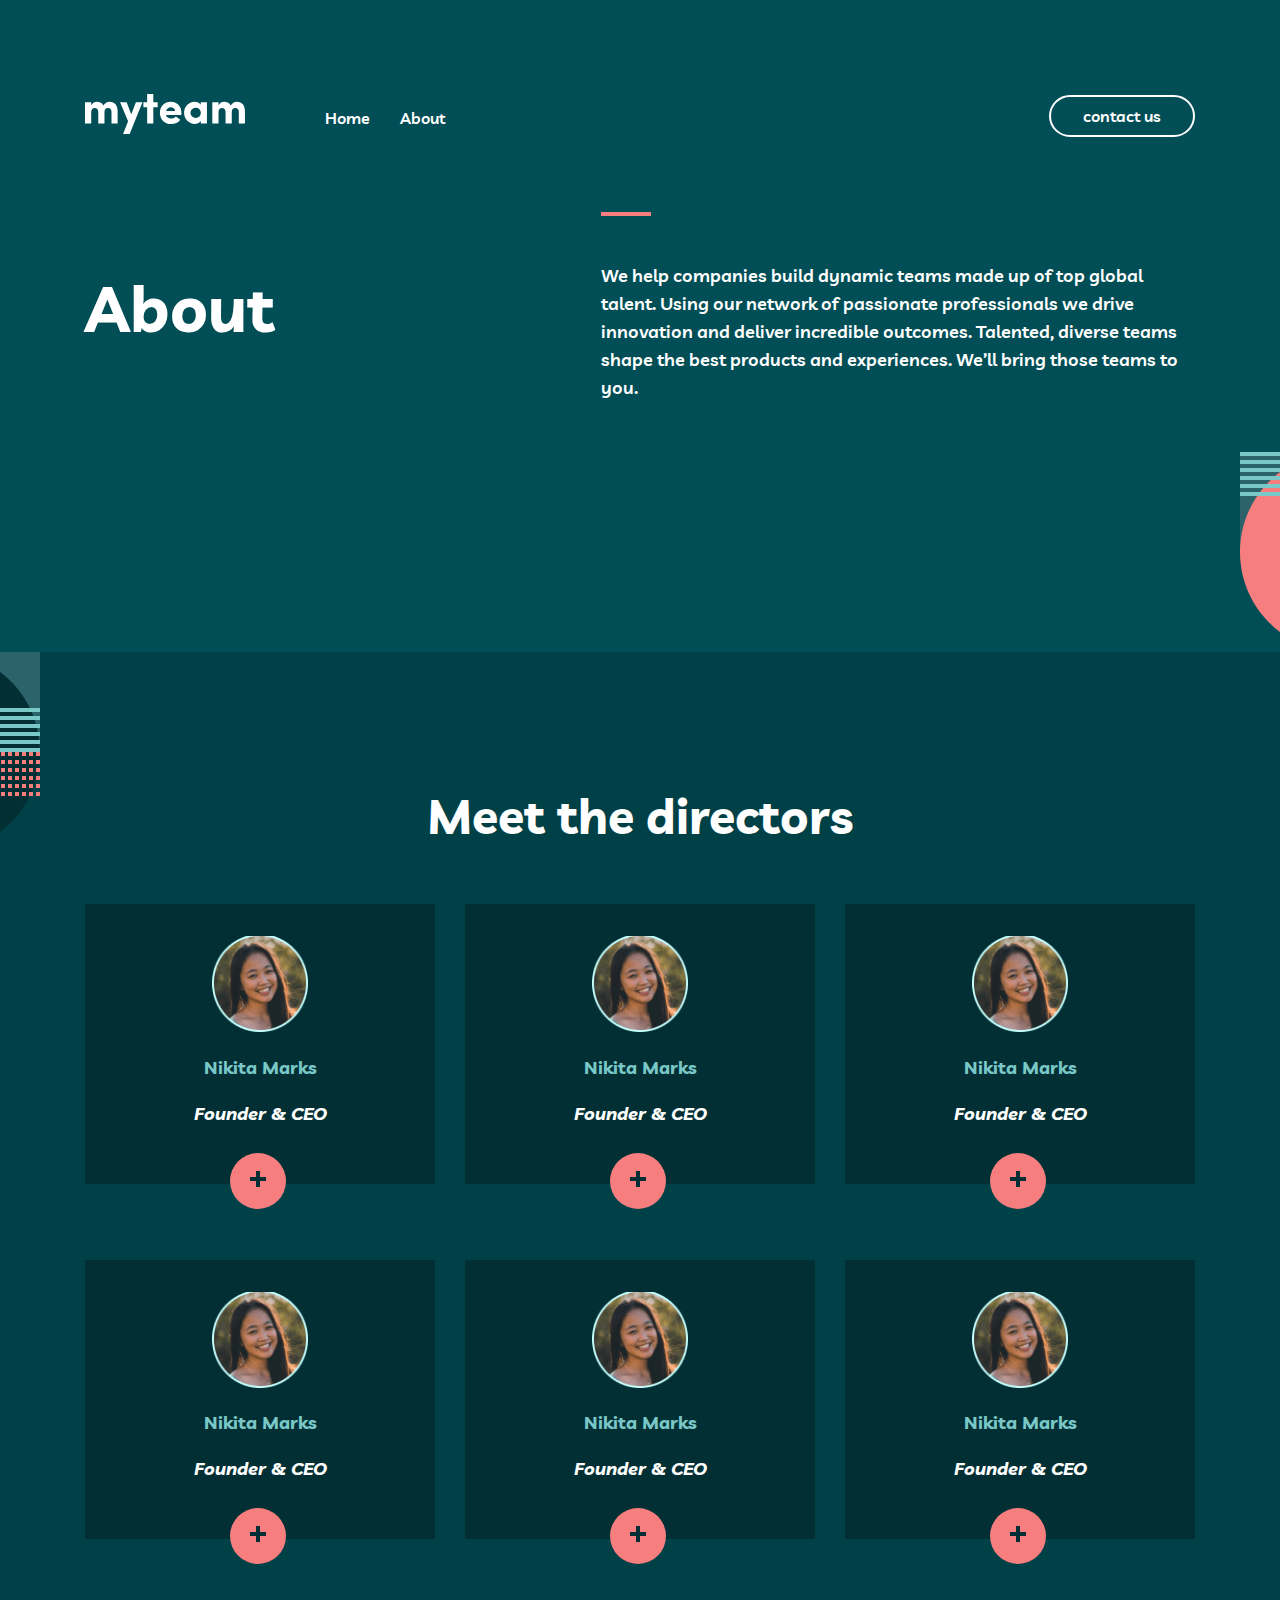
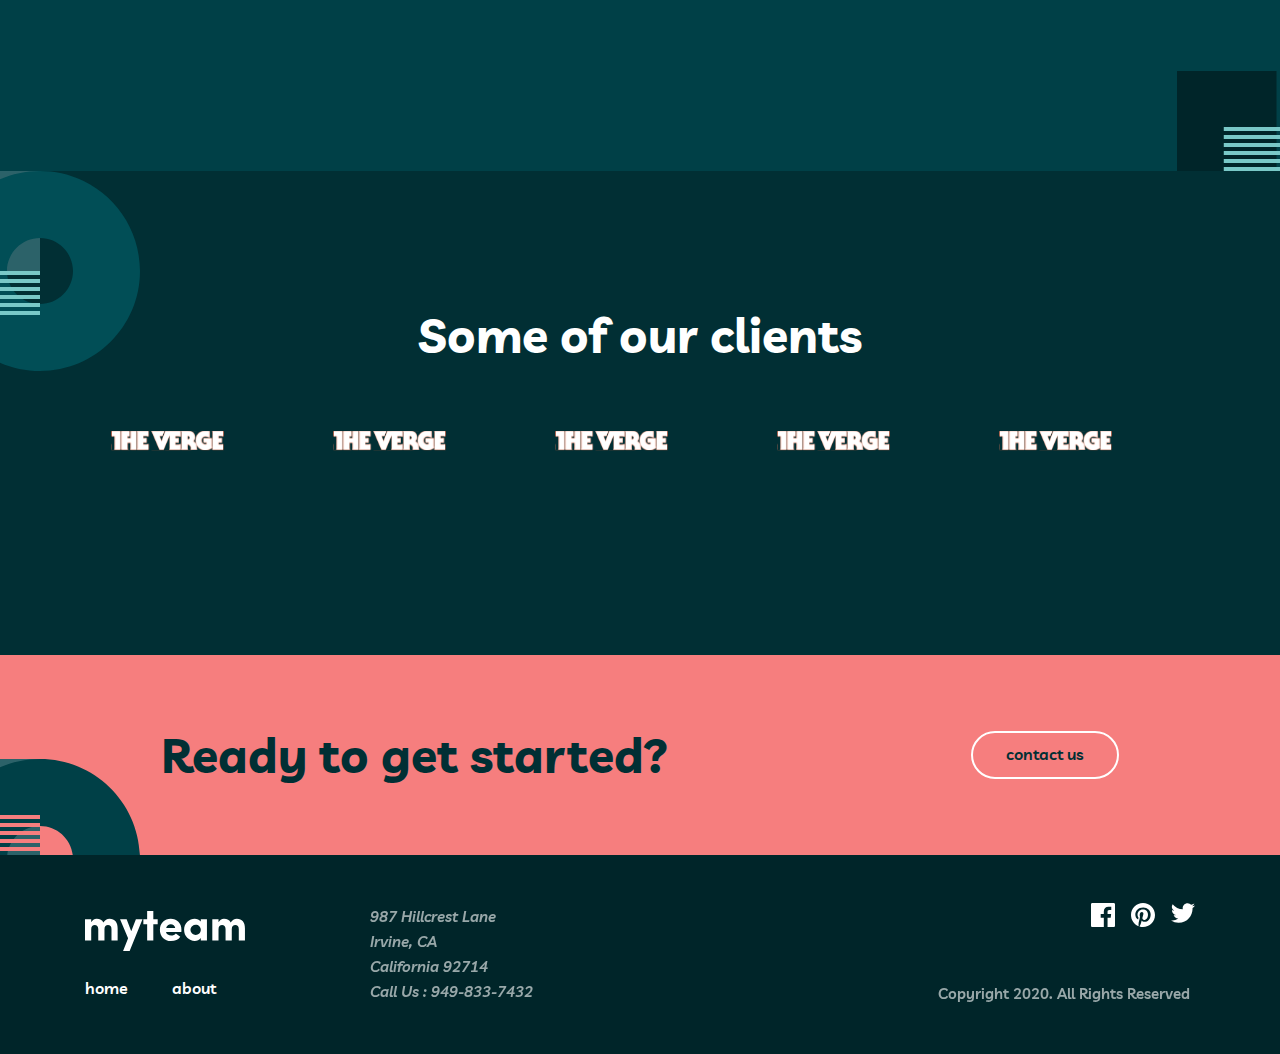
==== about.html @ 6a529103 "Add About bg imgs" ====
<!DOCTYPE html>
<html lang="en">
<head>
  <meta charset="UTF-8">
  <meta http-equiv="X-UA-Compatible" content="IE=edge">
  <meta name="viewport" content="width=device-width, initial-scale=1.0">
  <link rel="preconnect" href="https://fonts.gstatic.com">
  <link rel="preconnect" href="https://fonts.gstatic.com">
  <link href="https://fonts.googleapis.com/css2?family=Livvic:ital,wght@0,500;0,600;0,700;1,500;1,600&display=swap" rel="stylesheet">
  <link rel="stylesheet" href="css/normalize.min.css">
  <link rel="stylesheet" href="css/styles.css">
  <!-- <link rel="stylesheet" href="css/styles.min.css"> -->
  <title>MyTeam</title>
</head>
<body>
  <!-- HEADER -->
  <header class="site_header">
    <section class="header">
      <div class="container wrapper__header">

        <a href="#"><img src="img/logo.svg" alt="Logo Myteam" width="160" height="40"></a>

              <!-- SITENAV -->
              <nav class="sitenav">
                <ul class="sitenav__list">
                  <li class="sitenav__list-item">
                    <a class="sitenav__link" href="index.html">Home</a>
                  </li>
                  <li class="sitenav__list-item">
                    <a class="sitenav__link" href="index.html">About</a>
                  </li>
                </ul>
              </nav>

                    <a href="#" class="button">contact us</a>
    </div>
  </section>
  </header>

  <section class="about">
    <div class="container">
      <div class="hero__wrapper">
        <div class="hero__text-right">
          <h1 class="about__heading">
            About
          </h1>
        </div>

        <div class="about__text-wrapper">
          <p class="about__content">
            We help companies build dynamic teams made up of top global talent. Using our network of passionate professionals we drive innovation and deliver incredible outcomes. Talented, diverse teams shape the best products and experiences. We’ll bring those teams to you.
          </p>
        </div>
      </div>
    </div>
  </section>
  <!-- MAIN -->
  <main>
    <section class="site-info">
      <div class="container">
        <div class="info">
          <h2 class="info__heading">
            Meet the directors
          </h2>
          <ul class="info__list">
            <li class="info__item">
              <img src="img/nikita.png" alt="Img of Nikita" width="96" height="96">
              <h3 class="info__list-heading">Nikita Marks</h3>
              <p class="info__list-text">Founder & CEO</p>
              <button class="button-plus" type="button">
                <img class="button__img" src="img/icon-plus.svg" alt="Icon plus" width="16" height="16">
              </button>
            </li>

            <li class="info__item">
              <img src="img/nikita.png" alt="Img of Nikita" width="96" height="96">
              <h3 class="info__list-heading">Nikita Marks</h3>
              <p class="info__list-text">Founder & CEO</p>
              <button class="button-plus" type="button">
                <img class="button__img" src="img/icon-plus.svg" alt="Icon plus" width="16" height="16">
              </button>
            </li>

            <li class="info__item">
              <img src="img/nikita.png" alt="Img of Nikita" width="96" height="96">
              <h3 class="info__list-heading">Nikita Marks</h3>
              <p class="info__list-text">Founder & CEO</p>
              <button class="button-plus" type="button">
                <img class="button__img" src="img/icon-plus.svg" alt="Icon plus" width="16" height="16">
              </button>
            </li>
            <li class="info__item">
              <img src="img/nikita.png" alt="Img of Nikita" width="96" height="96">
              <h3 class="info__list-heading">Nikita Marks</h3>
              <p class="info__list-text">Founder & CEO</p>
              <button class="button-plus" type="button">
                <img class="button__img" src="img/icon-plus.svg" alt="Icon plus" width="16" height="16">
              </button>
            </li>
            <li class="info__item">
              <img src="img/nikita.png" alt="Img of Nikita" width="96" height="96">
              <h3 class="info__list-heading">Nikita Marks</h3>
              <p class="info__list-text">Founder & CEO</p>
              <button class="button-plus" type="button">
                <img class="button__img" src="img/icon-plus.svg" alt="Icon plus" width="16" height="16">
              </button>
            </li>
            <li class="info__item">
              <img src="img/nikita.png" alt="Img of Nikita" width="96" height="96">
              <h3 class="info__list-heading">Nikita Marks</h3>
              <p class="info__list-text">Founder & CEO</p>
              <button class="button-plus" type="button">
                <img class="button__img" src="img/icon-plus.svg" alt="Icon plus" width="16" height="16">
              </button>
            </li>
          </ul>
        </div>
      </div>
    </section>


    <!-- CLIENT -->
    <section class="site-client">
      <div class="container">
        <h2 class="client__heading">Some of our clients</h2>

        <ul class="client__list">
          <li class="client__item">
            <img class="client__img" src="img/the-verge.svg" alt="The Verge" width="165" height="68">
          </li>

          <li class="client__item">
            <img class="client__img" src="img/the-verge.svg" alt="The Verge" width="165" height="68">
          </li>

          <li class="client__item">
            <img class="client__img" src="img/the-verge.svg" alt="The Verge" width="165" height="68">
          </li>

          <li class="client__item">
            <img class="client__img" src="img/the-verge.svg" alt="The Verge" width="165" height="68">
          </li>

          <li class="client__item">
            <img class="client__img" src="img/the-verge.svg" alt="The Verge" width="165" height="68">
          </li>
        </ul>
      </div>
    </section>
    <div class="red">
      <div class="container">
        <div class="red__wrapper">
          <h2 class="red__heading">
            Ready to get started?
          </h2>
          <a href="#" class="button button-red">
            contact us
          </a>
        </div>
      </div>
    </div>
  </main>
  <!-- FOOTER -->
  <footer class="footer">
    <div class="container">
      <div class="site__footer">
        <div class="site__footer-left">
          <a href="#"><img src="img/logo-footer.svg" alt="Logo Myteam" width="160" height="40"></a>
          <div class="site__footer-navigation">
            <a class="sitenav__link sitenav__link-footer" href="#">home</a>
            <a class="sitenav__link" href="#">about</a>
          </div>
        </div>
        <address class="address">
          <p class="address__text">987  Hillcrest Lane</p>
          <p class="address__text">Irvine, CA</p>
          <p class="address__text">California 92714</p>
          <p class="address__phone address__text">Call Us :<a class="address__text number" href="tel:+998973139977"> 949-833-7432</a></p>
        </address>

        <div class="site__footer-right">
          <ul class="site__footer-list">
            <li class="site__footer-item">
              <a href="#">
                <svg class="footer__link" width="24" height="24" fill="none" xmlns="http://www.w3.org/2000/svg"><path d="M22.675 0H1.325C.593 0 0 .593 0 1.325v21.351C0 23.407.593 24 1.325 24H12.82v-9.294H9.692v-3.622h3.128V8.413c0-3.1 1.893-4.788 4.659-4.788 1.325 0 2.463.099 2.795.143v3.24l-1.918.001c-1.504 0-1.795.715-1.795 1.763v2.313h3.587l-.467 3.622h-3.12V24h6.116c.73 0 1.323-.593 1.323-1.325V1.325C24 .593 23.407 0 22.675 0z" /></svg>
              </a>
            </li>
            <li class="site__footer-item">
              <a href="#">
                <svg class="footer__link" width="24" height="24" fill="none" xmlns="http://www.w3.org/2000/svg"><path d="M12 0C5.373 0 0 5.372 0 12c0 5.084 3.163 9.426 7.627 11.174-.105-.949-.2-2.405.042-3.441.218-.937 1.407-5.965 1.407-5.965s-.359-.719-.359-1.782c0-1.668.967-2.914 2.171-2.914 1.023 0 1.518.769 1.518 1.69 0 1.029-.655 2.568-.994 3.995-.283 1.194.599 2.169 1.777 2.169 2.133 0 3.772-2.249 3.772-5.495 0-2.873-2.064-4.882-5.012-4.882-3.414 0-5.418 2.561-5.418 5.207 0 1.031.397 2.138.893 2.738a.36.36 0 01.083.345l-.333 1.36c-.053.22-.174.267-.402.161-1.499-.698-2.436-2.889-2.436-4.649 0-3.785 2.75-7.262 7.929-7.262 4.163 0 7.398 2.967 7.398 6.931 0 4.136-2.607 7.464-6.227 7.464-1.216 0-2.359-.631-2.75-1.378l-.748 2.853c-.271 1.043-1.002 2.35-1.492 3.146C9.57 23.812 10.763 24 12 24c6.627 0 12-5.373 12-12 0-6.628-5.373-12-12-12z" /></svg>
              </a>
            </li>
            <li class="site__footer-item">
              <a href="#">
                <svg class="footer__link" width="24" height="20" fill="none" xmlns="http://www.w3.org/2000/svg"><path d="M24 2.557a9.83 9.83 0 01-2.828.775A4.932 4.932 0 0023.337.608a9.864 9.864 0 01-3.127 1.195A4.916 4.916 0 0016.616.248c-3.179 0-5.515 2.966-4.797 6.045A13.978 13.978 0 011.671 1.149a4.93 4.93 0 001.523 6.574 4.903 4.903 0 01-2.229-.616c-.054 2.281 1.581 4.415 3.949 4.89a4.935 4.935 0 01-2.224.084 4.928 4.928 0 004.6 3.419A9.9 9.9 0 010 17.54a13.94 13.94 0 007.548 2.212c9.142 0 14.307-7.721 13.995-14.646A10.025 10.025 0 0024 2.557z" /></svg>
              </a>
            </li>
          </ul>
          <p class="address__text footer__text-left">Copyright 2020. All Rights Reserved</p>
        </div>

      </div>
    </div>
  </footer>

</body>
</html>
---- css/styles.css ----
:root {
  --color-primary-midnight-green: #014E56;
  --color-primary-light-coral: #f67e7e;
  --color-primary-white: #fff;
  --color-secondary-rapture-blue: #79c8c7;
  --color-secondary-police-blue: #2c6269;
  --color-secondary-deep-jungle-green: #004047;
  --color-secondary-sacramento: #012f34;
  --color-secondary-dark-green: #002529;
}
html {
  box-sizing: border-box;
}

*,
*::before,
*::after {
  box-sizing: inherit;
}


body {
  font-family: 'Livvic', 'Arial', sans-serif;
  font-weight: 600;

}
.container {
  max-width: 1160px;
  padding-left: 25px;
  padding-right: 25px;
  margin-left: auto;
  margin-right: auto;
}
header {
  background-color: var(--color-primary-midnight-green);
  padding-top: 77px;
}
.wrapper__header {
  display: flex;
  align-items: center;
}
.sitenav {
  margin-left: 80px;
  margin-right: auto;
}
.sitenav__list {
  display: flex;
  align-items: center;
  margin: 0;
  padding: 0;
  list-style: none;
}
.sitenav__list-item {
  margin-right: 30px;
  padding-bottom: 27px;
  padding-top: 32px;
}
.sitenav__list-item:hover {
  margin-right: 30px;
}
.sitenav__link {
  text-decoration: none;
  color: var(--color-primary-white);
}
.sitenav__link:hover {
  transition: 0.3s ease;
  color: var(--color-primary-light-coral);
}
.button {
  text-decoration: none;
  border: 2px solid #FFFFFF;
  box-sizing: border-box;
  border-radius: 24px;
  color: var(--color-primary-white);
  padding: 10px 32px;
}
.button:hover {
  transition: 0.3s ease;
  background-color: var(--color-primary-white);
  color: var(--color-secondary-dark-green);
}
.hero {
  position: relative;
  background-color: var(--color-primary-midnight-green);
  background-image: url(../img/bg-img-hero-leftt.svg), url(../img/bg-img-hero-right.svg);
  background-repeat: no-repeat;
  background-position: calc(50% - 700px) 70px , left calc(50% + 350px) bottom -100px;
}
.hero__wrapper {
  display: flex;
  align-items: center;
  padding-top: 60px;
  padding-bottom: 250px;
}
.hero__heading {
  margin: 0;
  padding: 0;
  margin-right: 30px;
  max-width: 635px;
  font-size: 103px;
  line-height: 100px;
  font-weight: bold;
  color: var(--color-primary-white);
}
.hero__text-right {
  width: 635px;
}
.heading__red {
  color: var(--color-primary-light-coral);
}
.hero__text-left {
  width: 445px;
}
.hero__content {
  position: relative;
  padding: 0;
  padding-top: 78px;
  margin: 0;
  font-weight: 600;
  font-size: 18px;
  line-height: 28px;
  color: var(--color-primary-white);
}
.hero__content::before {
  content: "";
  position: absolute;
  top: -2px;
  display: block;
  height: 4px;
  width: 50px;
  background-color: var(--color-secondary-rapture-blue);
}

/* FEATURE */
.feature {
  background-color: var(--color-secondary-sacramento);
  padding-top: 198px;
  padding-bottom: 140px;
  background-image: url(../img/bg-img-hero-left.svg);
  background-repeat: no-repeat;
  background-position: calc(50% + 700px)bottom;
}
.feature__wrapper {
  display: flex;
  align-items: end;
  justify-content: space-between;
}
.feature__heading-wrapper {
  width: 445px;
}
.feature__heading {
  position: relative;
  margin: 0;
  font-weight: 700;
  color: var(--color-primary-white);
  font-size: 48px;
  line-height: 48px;
}
.feature__heading::before {
  content: "";
  position: absolute;
  top: -40px;
  display: block;
  height: 4px;
  width: 50px;
  background-color: var(--color-primary-light-coral);
}
.feature__list-wrapper {
  width: 445px;
}
.feature__list {
  list-style: none;
  padding-left: 0;
  margin: 0;
}
.feature__item {
  display: flex;
  align-items: center;
}
.feature__item::before {
  padding: 38px;
  margin-right: 23px;
  background-repeat: no-repeat;
  display: block;
  background-image: url(../img/feature-icon-person.svg);
  content: "";
}
.setting::before {
  background-image: url(../img/feature-icon-setting.svg);
}
.chart::before {
  background-image: url(../img/feature-icon-chart.svg);
}
.feature__list-heading {
  margin-top: 0;
  margin-bottom: 18px;
  font-weight: 700;
  font-size: 18px;
  line-height: 28px;
  color: var(--color-primary-light-coral);
}
.feature__list-text {
  color: var(--color-primary-white);
  font-size: 15px;
  line-height: 25px;
  opacity: 0.8;
}
/* REVIEW */
.review {
  background-color: var(--color-secondary-deep-jungle-green);
  padding-top: 140px;
  padding-bottom: 150px;
  background-image: url(../img/delivering-top-bg.svg), url(../img/delivering-bottom-bg.svg);
  background-repeat: no-repeat;
  background-position: calc(50% - 650px) 0, left calc(50% + 630px) bottom -100px;
}
.review__heading {
  text-align: end;
  font-weight: 700;
  font-size: 48px;
  line-height: 48px;
  color: var(--color-primary-white);
  margin-bottom: 92px;
}
.review__heading-blue {
  color: var(--color-secondary-rapture-blue);
}
.review__item {
  text-align: center;
  position: relative;
  z-index: 1;
  padding-bottom: 80px;
  padding-top: 35px;
  width: 350px;
  margin-left: 30px;


}
.review__list {
  display: flex;
  margin-top: 0;
  padding-left: 0;
  margin-left: -30px;
  list-style: none;
}
.review__item::before {
  content: "";
  display: block;
  background-repeat: no-repeat;
  background-image: url(../img/comas.svg);
  width: 67px;
  height: 56px;
  position: absolute;
  z-index: -1;
  top: 0;
  left: 50%;
  transform: translateX(-50%);

}
.review__item-text {
  font-size: 15px;
  line-height: 25px;
  color: var(--color-primary-white);
  margin-top: 0;
  margin-bottom: 24px;
}
.review__item-heading {
  margin-top: 0;
  margin-bottom: 2px;
  font-weight: 500;
  font-size: 18px;
  line-height: 28px;
  color: var(--color-secondary-rapture-blue);
}
.review__item-text-buttom {
  font-weight: 500;
  margin-top: 0;
  margin-bottom: 32px;

  font-size: 13px;
  line-height: 18px;
  color: var(--color-primary-white);
}
.red {
  background-color: var(--color-primary-light-coral);
  background-image: url(../img/footer-red.svg);
  background-repeat: no-repeat;
  background-position: calc(50% - 600px) 60px;
}
.container {
}
.red__wrapper {
  display: flex;
  justify-content: space-between;
  padding: 76px;

}
.red__heading {
  margin-top: 0;
  margin-bottom: 0;
  font-weight: 700;
  font-size: 48px;
  line-height: 48px;
  color: var(--color-secondary-sacramento);
}
.button {
}
.button-red {
  padding: 12px  33px 10px;
  color: var(--color-secondary-sacramento);
}
.button-red:hover {
  background-color: var(--color-secondary-sacramento);
  color: var(--color-primary-white);
}
.footer {
  background-color: var(--color-secondary-dark-green);
  padding-top: 48px;
  padding-bottom: 48px;
}
.site__footer {
  display: flex;
  align-items: center;
}
.site__footer-left {
  margin-right: 125px;
  margin-left: 0;
}
.site__footer-navigation {
  margin-top: 25px;
}
.sitenav__link-footer {
  margin-right: 40px;
}
.address {
  margin-right: auto;
}
.address__text {
  margin-top: 0;
  margin-bottom: 0;
  font-size: 15px;
  line-height: 25px;
  opacity: 0.6;
  color: var(--color-primary-white);
}
.number {
  text-decoration: none;
  opacity: 1.2;
}
.footer__text-left {
  margin-top: 51px;
}
.site__footer-list {
  margin-left: -16px;
  display: flex;
  list-style: none;
  padding-left: 0;
  margin: 0;
  padding-left: 137px;
}
.site__footer-item {
  margin-left: 16px;
}
.footer__link {
   fill: var(--color-primary-white);
}
.footer__link:hover {
  transition: 0.3s ease;
  fill: var(--color-primary-light-coral);
}
.about {
  background-color: var(--color-primary-midnight-green);
  background-image: url(../img/about-bg-img.svg);
  background-repeat: no-repeat;
  background-position: calc(50% + 700px) bottom;
}
.about__heading {
  margin: 0;
  padding: 0;
  font-weight: 700;
  font-size: 64px;
  line-height: 100px;
  color: var(--color-primary-white);
}
.about__text-wrapper {
  width: 730px;
}
.about__content {
  position: relative;
  padding: 0;
  margin: 0;
  padding-top: 48px;
  font-size: 18px;
  line-height: 28px;
  color: var(--color-primary-white);
}
.about__content::before {
  content: "";
  position: absolute;
  top: -2px;
  display: block;
  height: 4px;
  width: 50px;
  background-color: var(--color-primary-light-coral);
}
.site-info {
  background-color: var(--color-secondary-deep-jungle-green);
  background-image: url(../img/info-bg-top.svg), url(../img/info-bg-bottom.svg);
  background-repeat: no-repeat;
  background-position: calc(50% - 700px) top, calc(50% + 610px) bottom;

}
.info {
  padding-top: 140px;
  padding-bottom: 140px;
}
.info__heading {
  margin: 0;
  margin-bottom: 64px;
  text-align: center;
  font-weight: 700;
  font-size: 48px;
  line-height: 48px;
  color: var(--color-primary-white);
}
.info__list {
  display: flex;
  flex-wrap: wrap;
  margin-left: -30px;
  padding-left: 0;
  list-style: none;
}
.info__item {
  position: relative;
  margin-left: 30px;
  margin-bottom: 76px;
  width: 350px;
  text-align: center;
  padding: 32px 24px 56px;
  background-color: var(--color-secondary-sacramento);
}
.info__list-heading {
  color: var(--color-secondary-rapture-blue);
  font-weight: 700;
  font-size: 18px;
  line-height: 28px;

}
.info__list-text {
  margin-bottom: 0;
  font-style: italic;
  font-weight: bold;
  font-size: 18px;
  line-height: 28px;
  color: var(--color-primary-white)
}
.button-plus {
  position: absolute;
  left: 145px;
  bottom: -25px;
  border-radius: 50%;
  border: none;
  width: 56px;
  height: 56px;
  background-color: var(--color-primary-light-coral);
}
.button-plus:hover {
  background-color: var(--color-secondary-rapture-blue);
}
.button__img {
  /* display: flex;
  justify-content: center; */
}
.site-client {
  padding-top: 140px;
  padding-bottom: 140px;
  background-color: var(--color-secondary-sacramento);
  background-image: url(../img/client-bg-img.svg);
  background-repeat: no-repeat;
  background-position: calc(50% - 600px) top;

}

.client__heading {
  margin-top: 0;
  font-weight: 700;
  font-size: 48px;
  line-height: 48px;
  color: var(--color-primary-white);
  text-align: center;
  margin-bottom: 68px;
}
.client__list {
  display: flex;
  align-items: center;
  padding-left: 0;
  list-style: none;
}
.client__item {
  flex-grow: 1;
}
.client__img {
}
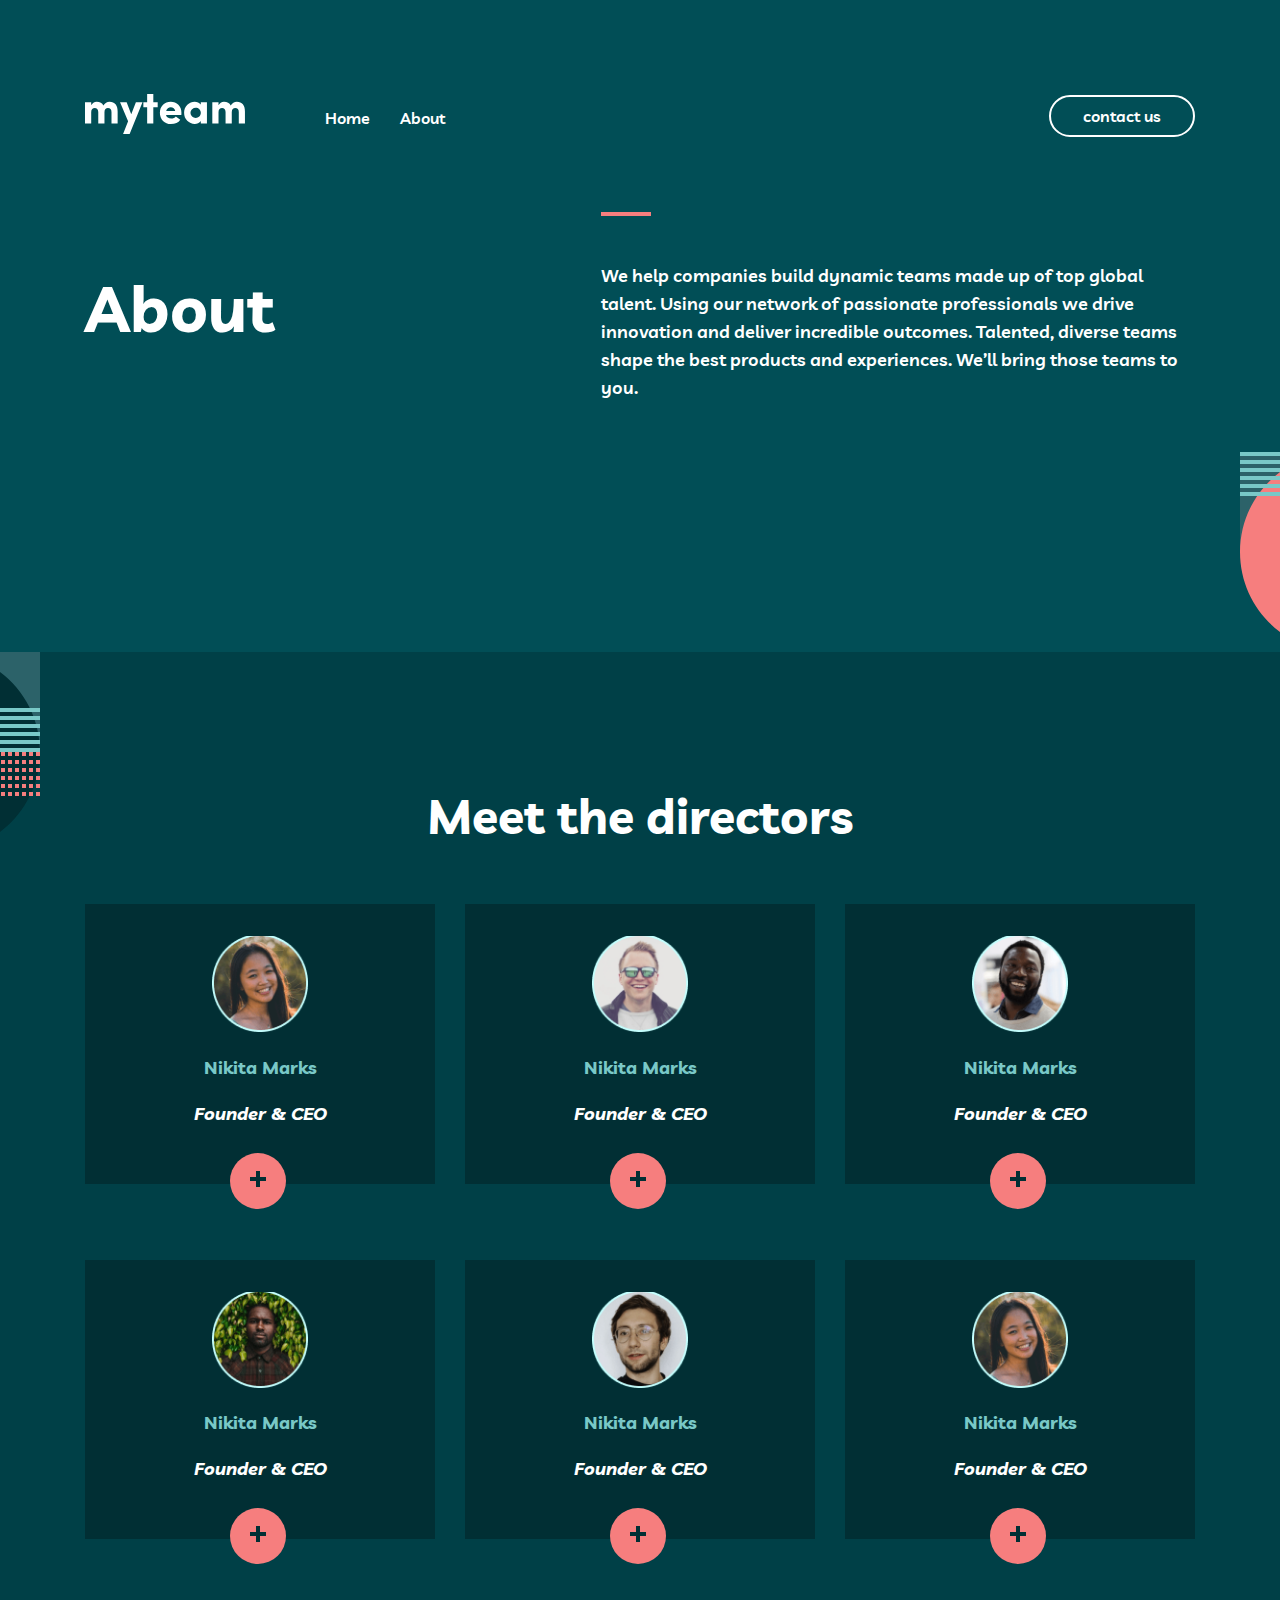
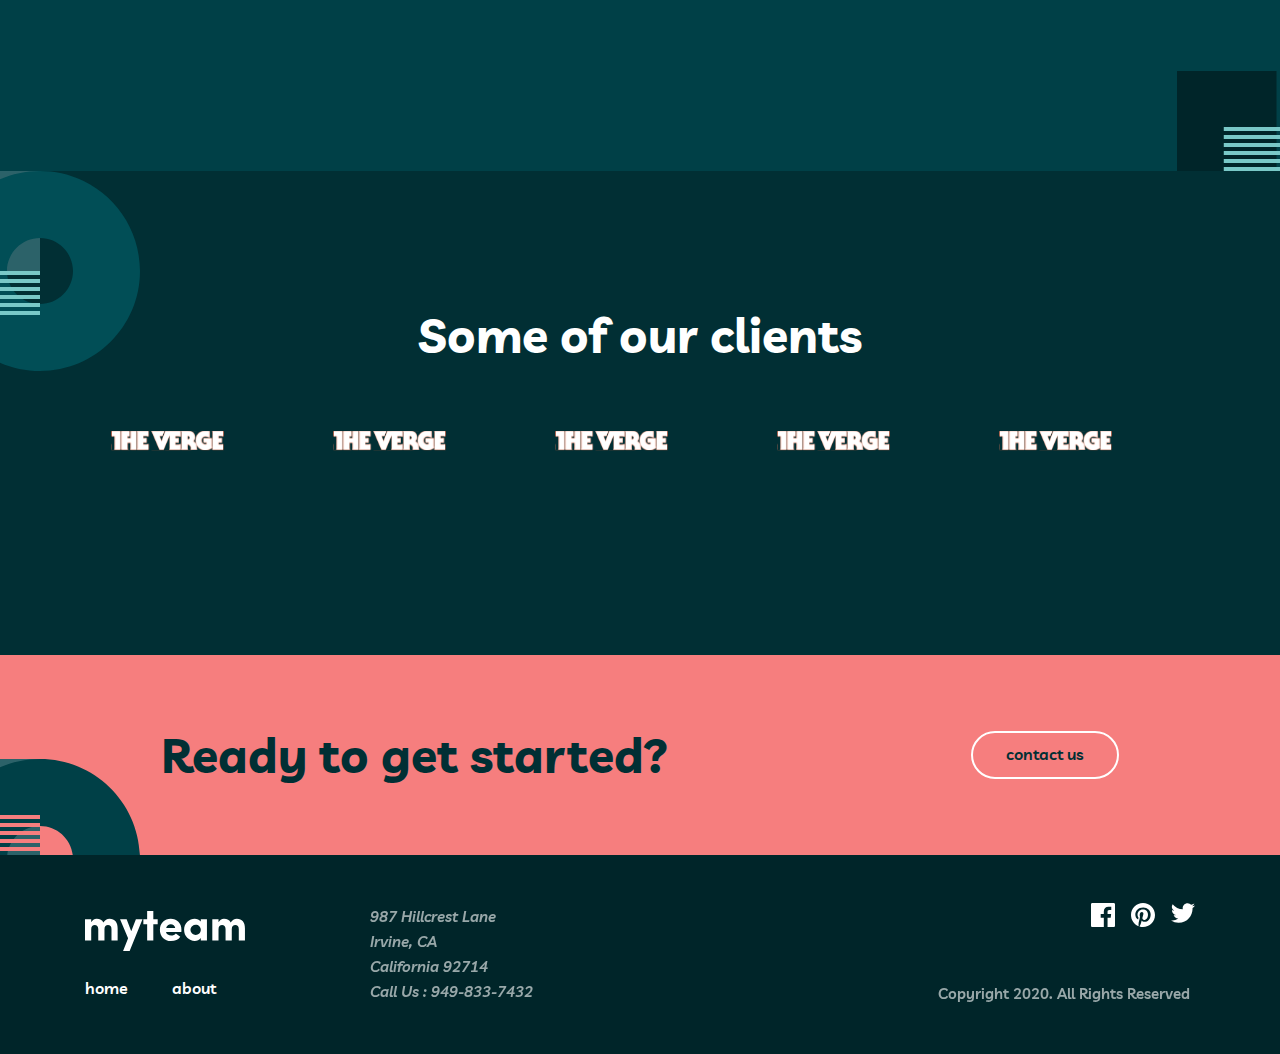
==== commit c523d1bb: "Add info imgs" ====
--- a/about.html
+++ b/about.html
@@ -10,7 +10,7 @@
   <link rel="stylesheet" href="css/normalize.min.css">
   <link rel="stylesheet" href="css/styles.css">
   <!-- <link rel="stylesheet" href="css/styles.min.css"> -->
-  <title>MyTeam</title>
+  <title>About</title>
 </head>
 <body>
   <!-- HEADER -->
@@ -73,32 +73,32 @@
             </li>
 
             <li class="info__item">
-              <img src="img/nikita.png" alt="Img of Nikita" width="96" height="96">
-              <h3 class="info__list-heading">Nikita Marks</h3>
-              <p class="info__list-text">Founder & CEO</p>
-              <button class="button-plus" type="button">
-                <img class="button__img" src="img/icon-plus.svg" alt="Icon plus" width="16" height="16">
-              </button>
-            </li>
-
-            <li class="info__item">
-              <img src="img/nikita.png" alt="Img of Nikita" width="96" height="96">
-              <h3 class="info__list-heading">Nikita Marks</h3>
-              <p class="info__list-text">Founder & CEO</p>
-              <button class="button-plus" type="button">
-                <img class="button__img" src="img/icon-plus.svg" alt="Icon plus" width="16" height="16">
-              </button>
-            </li>
-            <li class="info__item">
-              <img src="img/nikita.png" alt="Img of Nikita" width="96" height="96">
-              <h3 class="info__list-heading">Nikita Marks</h3>
-              <p class="info__list-text">Founder & CEO</p>
-              <button class="button-plus" type="button">
-                <img class="button__img" src="img/icon-plus.svg" alt="Icon plus" width="16" height="16">
-              </button>
-            </li>
-            <li class="info__item">
-              <img src="img/nikita.png" alt="Img of Nikita" width="96" height="96">
+              <img src="img/cristian.png" alt="Img of Nikita" width="96" height="96">
+              <h3 class="info__list-heading">Nikita Marks</h3>
+              <p class="info__list-text">Founder & CEO</p>
+              <button class="button-plus" type="button">
+                <img class="button__img" src="img/icon-plus.svg" alt="Icon plus" width="16" height="16">
+              </button>
+            </li>
+
+            <li class="info__item">
+              <img src="img/cruz.png" alt="Img of Nikita" width="96" height="96">
+              <h3 class="info__list-heading">Nikita Marks</h3>
+              <p class="info__list-text">Founder & CEO</p>
+              <button class="button-plus" type="button">
+                <img class="button__img" src="img/icon-plus.svg" alt="Icon plus" width="16" height="16">
+              </button>
+            </li>
+            <li class="info__item">
+              <img src="img/droke.png" alt="Img of Nikita" width="96" height="96">
+              <h3 class="info__list-heading">Nikita Marks</h3>
+              <p class="info__list-text">Founder & CEO</p>
+              <button class="button-plus" type="button">
+                <img class="button__img" src="img/icon-plus.svg" alt="Icon plus" width="16" height="16">
+              </button>
+            </li>
+            <li class="info__item">
+              <img src="img/griffin.png" alt="Img of Nikita" width="96" height="96">
               <h3 class="info__list-heading">Nikita Marks</h3>
               <p class="info__list-text">Founder & CEO</p>
               <button class="button-plus" type="button">
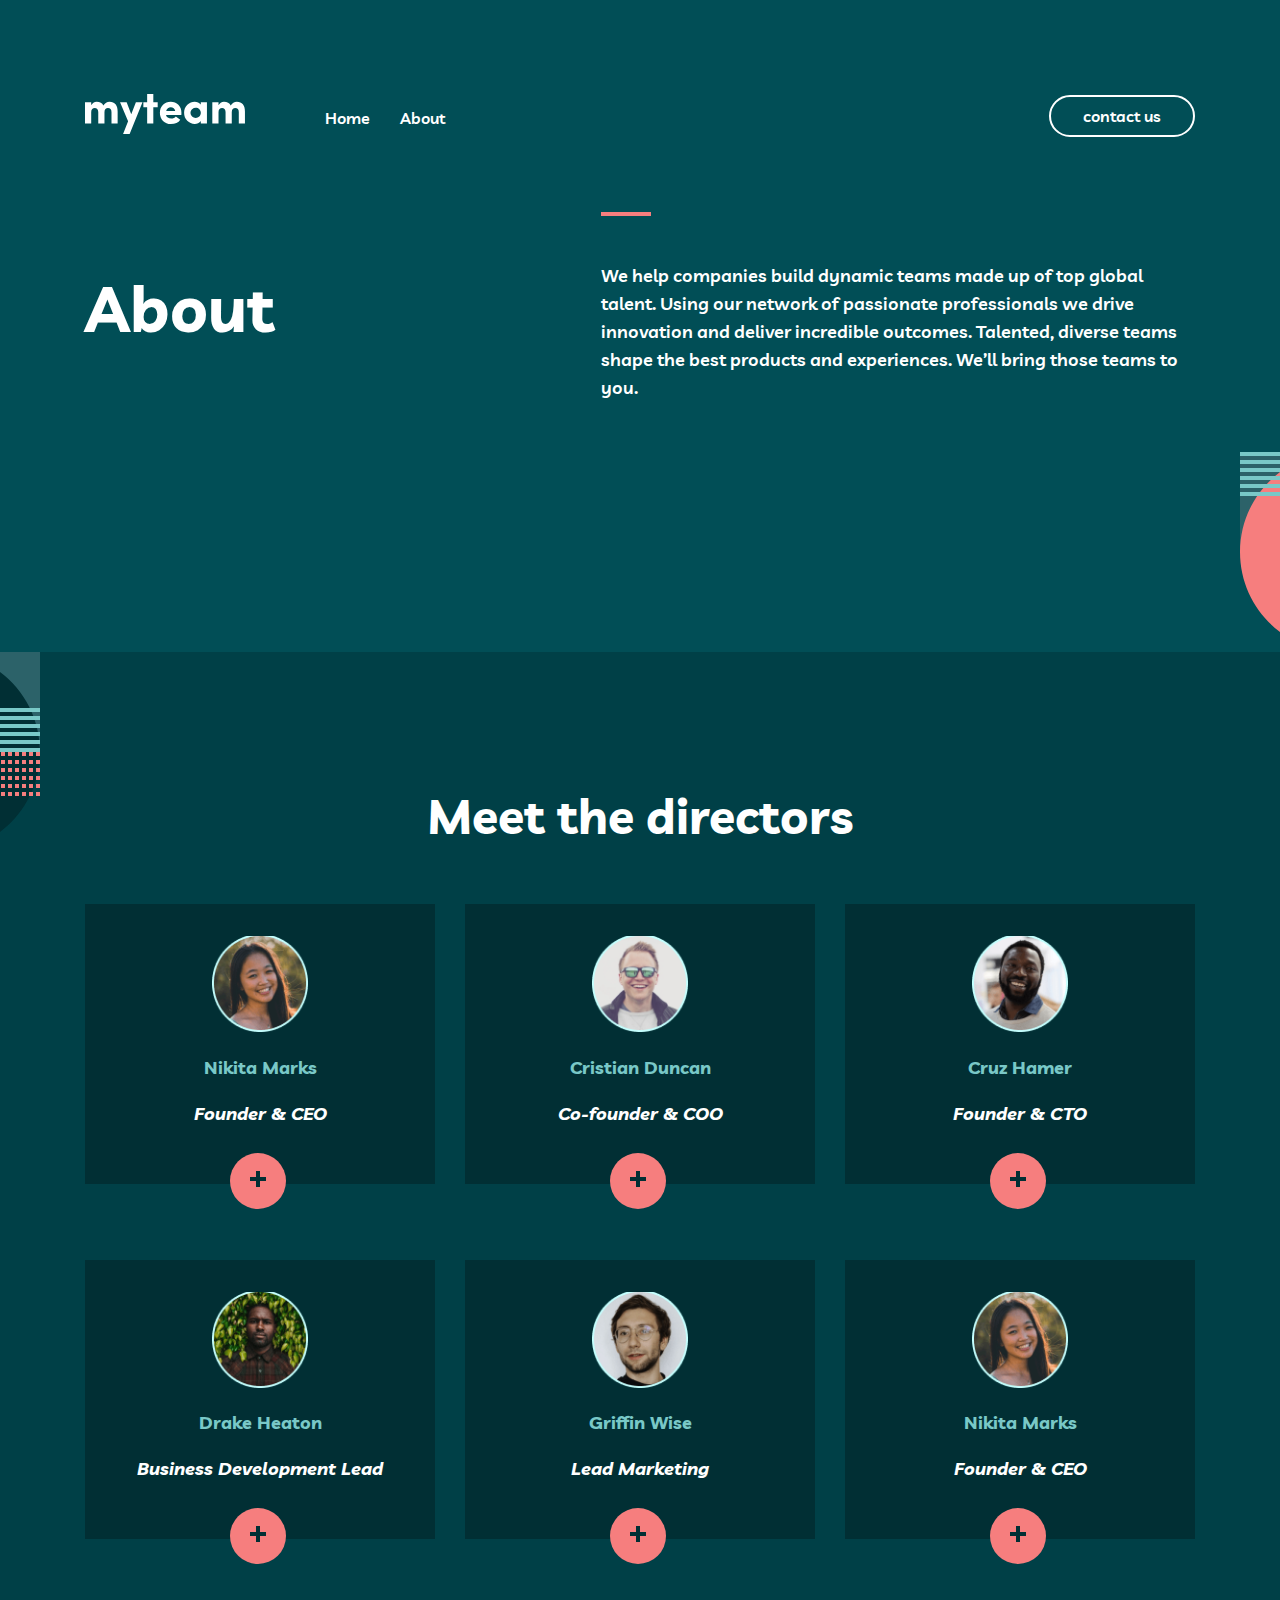
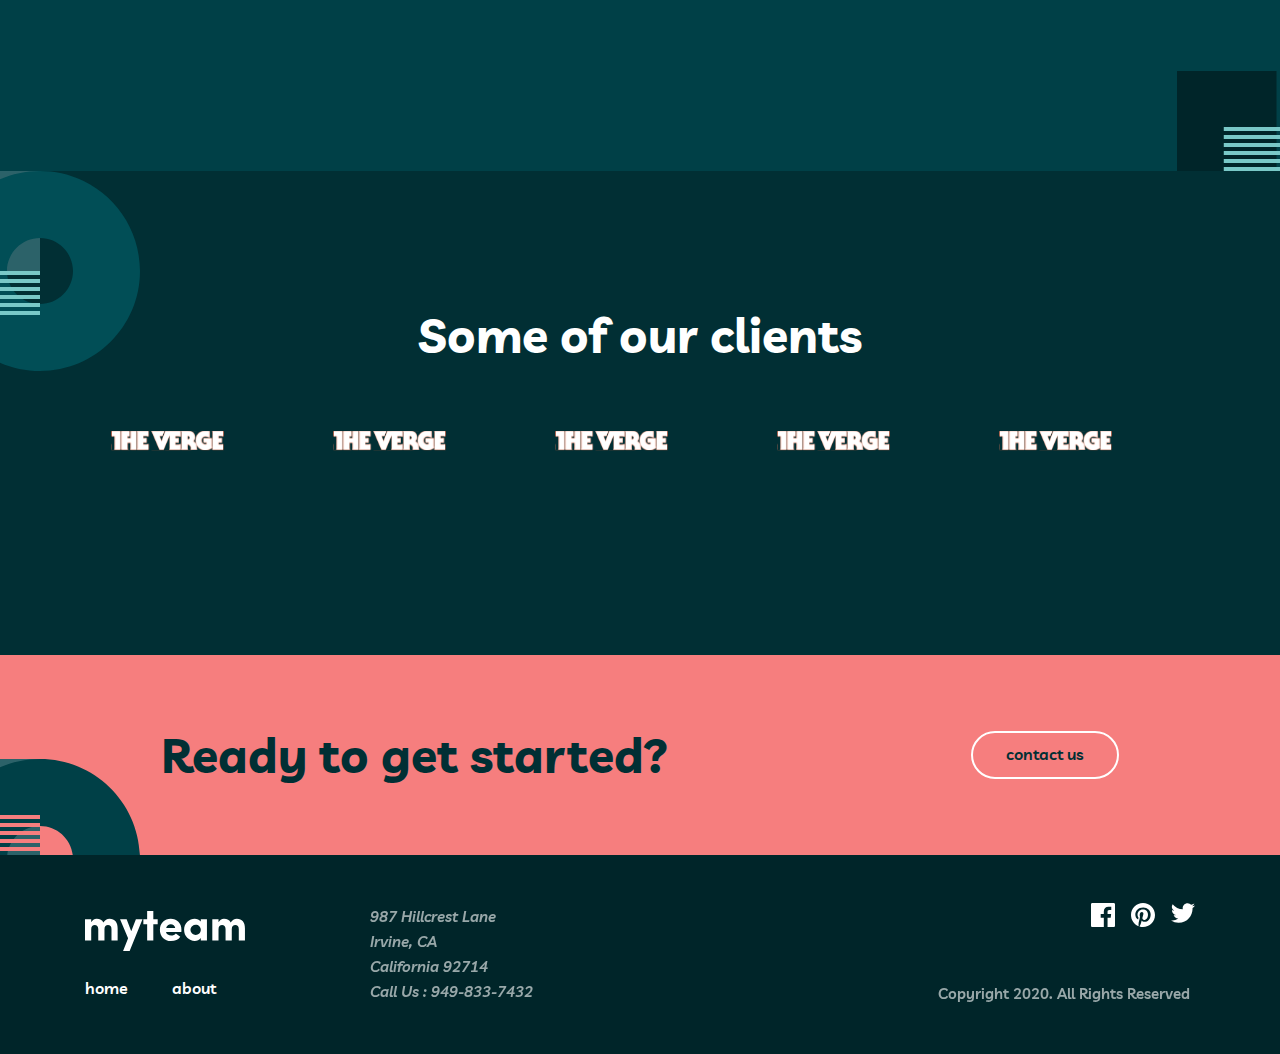
==== commit c6d2de12: "info names change" ====
--- a/about.html
+++ b/about.html
@@ -74,8 +74,8 @@
 
             <li class="info__item">
               <img src="img/cristian.png" alt="Img of Nikita" width="96" height="96">
-              <h3 class="info__list-heading">Nikita Marks</h3>
-              <p class="info__list-text">Founder & CEO</p>
+              <h3 class="info__list-heading">Cristian Duncan</h3>
+              <p class="info__list-text">Co-founder & COO</p>
               <button class="button-plus" type="button">
                 <img class="button__img" src="img/icon-plus.svg" alt="Icon plus" width="16" height="16">
               </button>
@@ -83,24 +83,24 @@
 
             <li class="info__item">
               <img src="img/cruz.png" alt="Img of Nikita" width="96" height="96">
-              <h3 class="info__list-heading">Nikita Marks</h3>
-              <p class="info__list-text">Founder & CEO</p>
+              <h3 class="info__list-heading">Cruz Hamer</h3>
+              <p class="info__list-text">Founder & CTO</p>
               <button class="button-plus" type="button">
                 <img class="button__img" src="img/icon-plus.svg" alt="Icon plus" width="16" height="16">
               </button>
             </li>
             <li class="info__item">
               <img src="img/droke.png" alt="Img of Nikita" width="96" height="96">
-              <h3 class="info__list-heading">Nikita Marks</h3>
-              <p class="info__list-text">Founder & CEO</p>
+              <h3 class="info__list-heading">Drake Heaton</h3>
+              <p class="info__list-text">Business Development Lead</p>
               <button class="button-plus" type="button">
                 <img class="button__img" src="img/icon-plus.svg" alt="Icon plus" width="16" height="16">
               </button>
             </li>
             <li class="info__item">
               <img src="img/griffin.png" alt="Img of Nikita" width="96" height="96">
-              <h3 class="info__list-heading">Nikita Marks</h3>
-              <p class="info__list-text">Founder & CEO</p>
+              <h3 class="info__list-heading">Griffin Wise</h3>
+              <p class="info__list-text">Lead Marketing</p>
               <button class="button-plus" type="button">
                 <img class="button__img" src="img/icon-plus.svg" alt="Icon plus" width="16" height="16">
               </button>
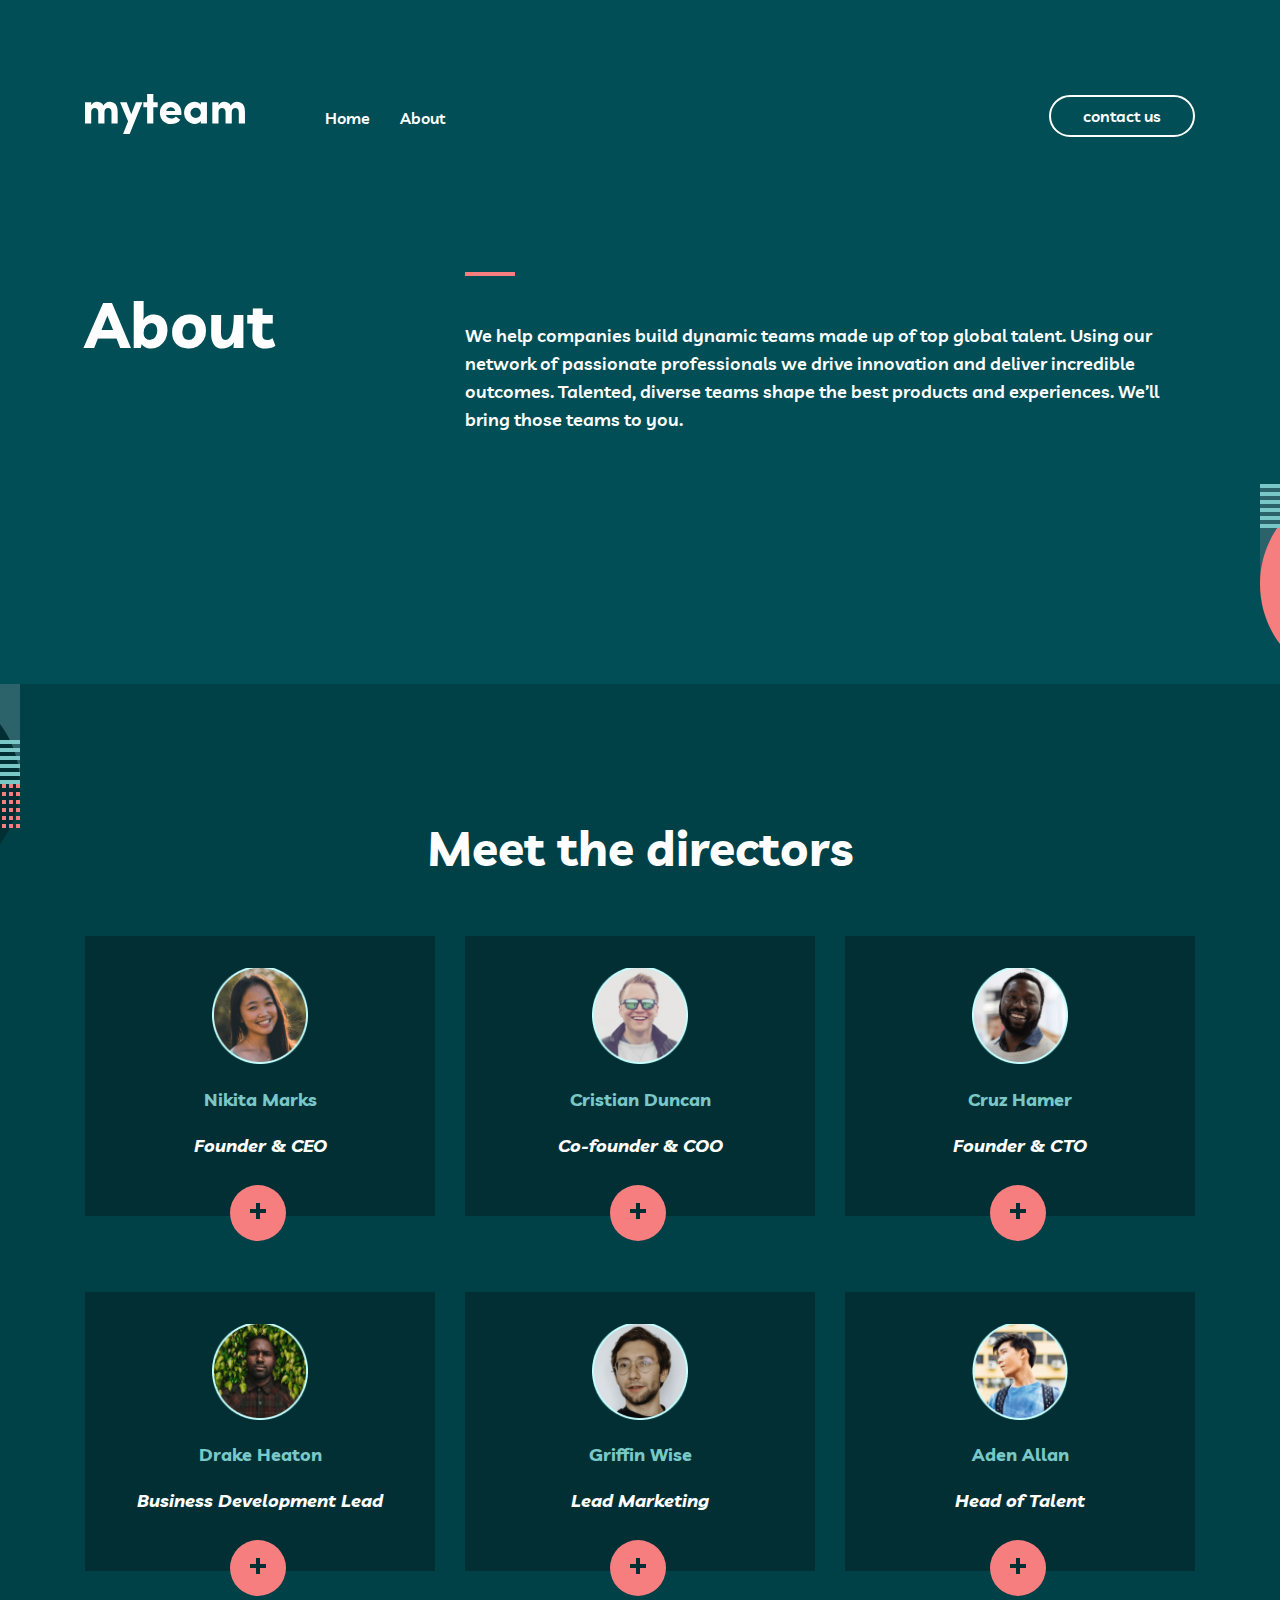
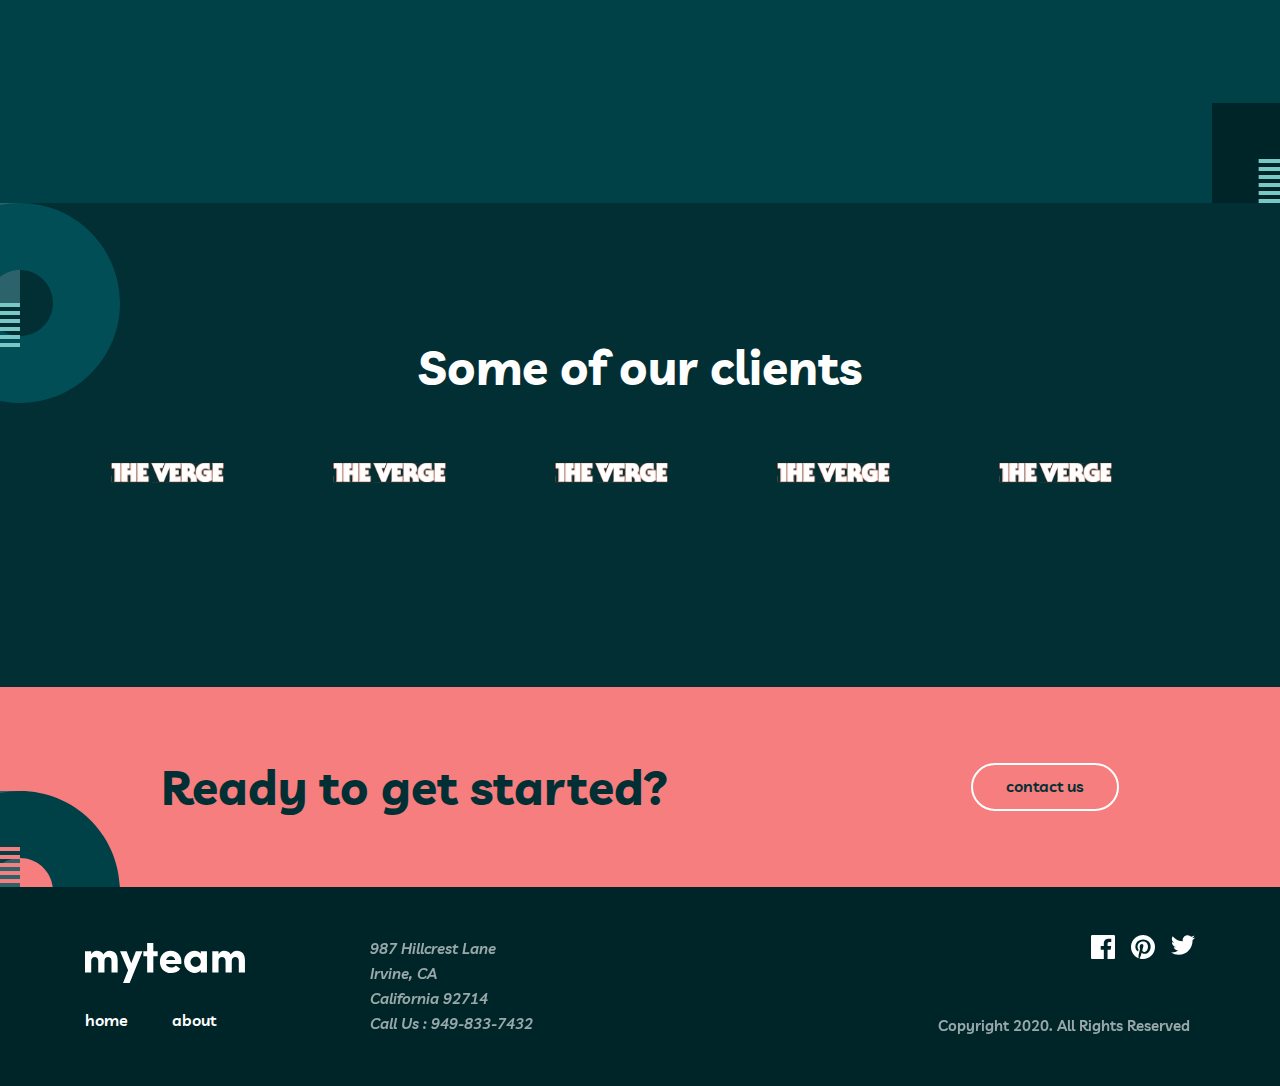
==== commit bf984476: "Fix bg-img position  and about text in about html" ====
--- a/about.html
+++ b/about.html
@@ -18,19 +18,19 @@
     <section class="header">
       <div class="container wrapper__header">
 
-        <a href="#"><img src="img/logo.svg" alt="Logo Myteam" width="160" height="40"></a>
-
-              <!-- SITENAV -->
-              <nav class="sitenav">
-                <ul class="sitenav__list">
-                  <li class="sitenav__list-item">
-                    <a class="sitenav__link" href="index.html">Home</a>
-                  </li>
-                  <li class="sitenav__list-item">
-                    <a class="sitenav__link" href="index.html">About</a>
-                  </li>
-                </ul>
-              </nav>
+        <a href="index.html"><img src="img/logo.svg" alt="Logo Myteam" width="160" height="40"></a>
+
+    <!-- SITENAV -->
+    <nav class="sitenav">
+      <ul class="sitenav__list">
+        <li class="sitenav__list-item">
+          <a class="sitenav__link" href="index.html">Home</a>
+        </li>
+        <li class="sitenav__list-item">
+          <a class="sitenav__link" href="index.html">About</a>
+        </li>
+      </ul>
+    </nav>
 
                     <a href="#" class="button">contact us</a>
     </div>
@@ -39,8 +39,8 @@
 
   <section class="about">
     <div class="container">
-      <div class="hero__wrapper">
-        <div class="hero__text-right">
+      <div class="about__wrapper">
+        <div class="about__text-right">
           <h1 class="about__heading">
             About
           </h1>
@@ -106,9 +106,9 @@
               </button>
             </li>
             <li class="info__item">
-              <img src="img/nikita.png" alt="Img of Nikita" width="96" height="96">
-              <h3 class="info__list-heading">Nikita Marks</h3>
-              <p class="info__list-text">Founder & CEO</p>
+              <img src="img/anden.png" alt="Img of Nikita" width="96" height="96">
+              <h3 class="info__list-heading">Aden Allan</h3>
+              <p class="info__list-text">Head of Talent</p>
               <button class="button-plus" type="button">
                 <img class="button__img" src="img/icon-plus.svg" alt="Icon plus" width="16" height="16">
               </button>
@@ -181,17 +181,17 @@
         <div class="site__footer-right">
           <ul class="site__footer-list">
             <li class="site__footer-item">
-              <a href="#">
+              <a href="https://www.facebook.com/avazkhon.rustamov" target="_blank">
                 <svg class="footer__link" width="24" height="24" fill="none" xmlns="http://www.w3.org/2000/svg"><path d="M22.675 0H1.325C.593 0 0 .593 0 1.325v21.351C0 23.407.593 24 1.325 24H12.82v-9.294H9.692v-3.622h3.128V8.413c0-3.1 1.893-4.788 4.659-4.788 1.325 0 2.463.099 2.795.143v3.24l-1.918.001c-1.504 0-1.795.715-1.795 1.763v2.313h3.587l-.467 3.622h-3.12V24h6.116c.73 0 1.323-.593 1.323-1.325V1.325C24 .593 23.407 0 22.675 0z" /></svg>
               </a>
             </li>
             <li class="site__footer-item">
-              <a href="#">
+              <a href="#" target="_blank">
                 <svg class="footer__link" width="24" height="24" fill="none" xmlns="http://www.w3.org/2000/svg"><path d="M12 0C5.373 0 0 5.372 0 12c0 5.084 3.163 9.426 7.627 11.174-.105-.949-.2-2.405.042-3.441.218-.937 1.407-5.965 1.407-5.965s-.359-.719-.359-1.782c0-1.668.967-2.914 2.171-2.914 1.023 0 1.518.769 1.518 1.69 0 1.029-.655 2.568-.994 3.995-.283 1.194.599 2.169 1.777 2.169 2.133 0 3.772-2.249 3.772-5.495 0-2.873-2.064-4.882-5.012-4.882-3.414 0-5.418 2.561-5.418 5.207 0 1.031.397 2.138.893 2.738a.36.36 0 01.083.345l-.333 1.36c-.053.22-.174.267-.402.161-1.499-.698-2.436-2.889-2.436-4.649 0-3.785 2.75-7.262 7.929-7.262 4.163 0 7.398 2.967 7.398 6.931 0 4.136-2.607 7.464-6.227 7.464-1.216 0-2.359-.631-2.75-1.378l-.748 2.853c-.271 1.043-1.002 2.35-1.492 3.146C9.57 23.812 10.763 24 12 24c6.627 0 12-5.373 12-12 0-6.628-5.373-12-12-12z" /></svg>
               </a>
             </li>
             <li class="site__footer-item">
-              <a href="#">
+              <a href="https://twitter.com/avazrustamov1" target="_blank">
                 <svg class="footer__link" width="24" height="20" fill="none" xmlns="http://www.w3.org/2000/svg"><path d="M24 2.557a9.83 9.83 0 01-2.828.775A4.932 4.932 0 0023.337.608a9.864 9.864 0 01-3.127 1.195A4.916 4.916 0 0016.616.248c-3.179 0-5.515 2.966-4.797 6.045A13.978 13.978 0 011.671 1.149a4.93 4.93 0 001.523 6.574 4.903 4.903 0 01-2.229-.616c-.054 2.281 1.581 4.415 3.949 4.89a4.935 4.935 0 01-2.224.084 4.928 4.928 0 004.6 3.419A9.9 9.9 0 010 17.54a13.94 13.94 0 007.548 2.212c9.142 0 14.307-7.721 13.995-14.646A10.025 10.025 0 0024 2.557z" /></svg>
               </a>
             </li>
--- a/css/styles.css
+++ b/css/styles.css
@@ -82,14 +82,14 @@
 .hero {
   position: relative;
   background-color: var(--color-primary-midnight-green);
-  background-image: url(../img/bg-img-hero-leftt.svg), url(../img/bg-img-hero-right.svg);
-  background-repeat: no-repeat;
-  background-position: calc(50% - 700px) 70px , left calc(50% + 350px) bottom -100px;
+  background-image: url(../img/hero-bg-img.svg), url(../img/bg-img-hero-right.svg);
+  background-repeat: no-repeat;
+  background-position: calc(50% - 720px) 70px , left calc(50% + 350px) bottom -100px;
 }
 .hero__wrapper {
   display: flex;
   align-items: center;
-  padding-top: 60px;
+  padding-top: 120px;
   padding-bottom: 250px;
 }
 .hero__heading {
@@ -285,10 +285,9 @@
   background-color: var(--color-primary-light-coral);
   background-image: url(../img/footer-red.svg);
   background-repeat: no-repeat;
-  background-position: calc(50% - 600px) 60px;
-}
-.container {
-}
+  background-position: calc(50% - 620px) 60px;
+}
+
 .red__wrapper {
   display: flex;
   justify-content: space-between;
@@ -303,8 +302,7 @@
   line-height: 48px;
   color: var(--color-secondary-sacramento);
 }
-.button {
-}
+
 .button-red {
   padding: 12px  33px 10px;
   color: var(--color-secondary-sacramento);
@@ -372,7 +370,17 @@
   background-color: var(--color-primary-midnight-green);
   background-image: url(../img/about-bg-img.svg);
   background-repeat: no-repeat;
-  background-position: calc(50% + 700px) bottom;
+  background-position: calc(50% + 720px) bottom;
+}
+.about__wrapper {
+  display: flex;
+  justify-content: space-between;
+  align-items: center;
+  padding-top: 120px;
+  padding-bottom: 250px;
+}
+.about__text-right {
+  padding-bottom: 60px;
 }
 .about__heading {
   margin: 0;
@@ -382,6 +390,7 @@
   line-height: 100px;
   color: var(--color-primary-white);
 }
+
 .about__text-wrapper {
   width: 730px;
 }
@@ -407,7 +416,7 @@
   background-color: var(--color-secondary-deep-jungle-green);
   background-image: url(../img/info-bg-top.svg), url(../img/info-bg-bottom.svg);
   background-repeat: no-repeat;
-  background-position: calc(50% - 700px) top, calc(50% + 610px) bottom;
+  background-position: calc(50% - 720px) top, calc(50% + 645px) bottom;
 
 }
 .info {
@@ -477,7 +486,7 @@
   background-color: var(--color-secondary-sacramento);
   background-image: url(../img/client-bg-img.svg);
   background-repeat: no-repeat;
-  background-position: calc(50% - 600px) top;
+  background-position: calc(50% - 620px) top;
 
 }
 
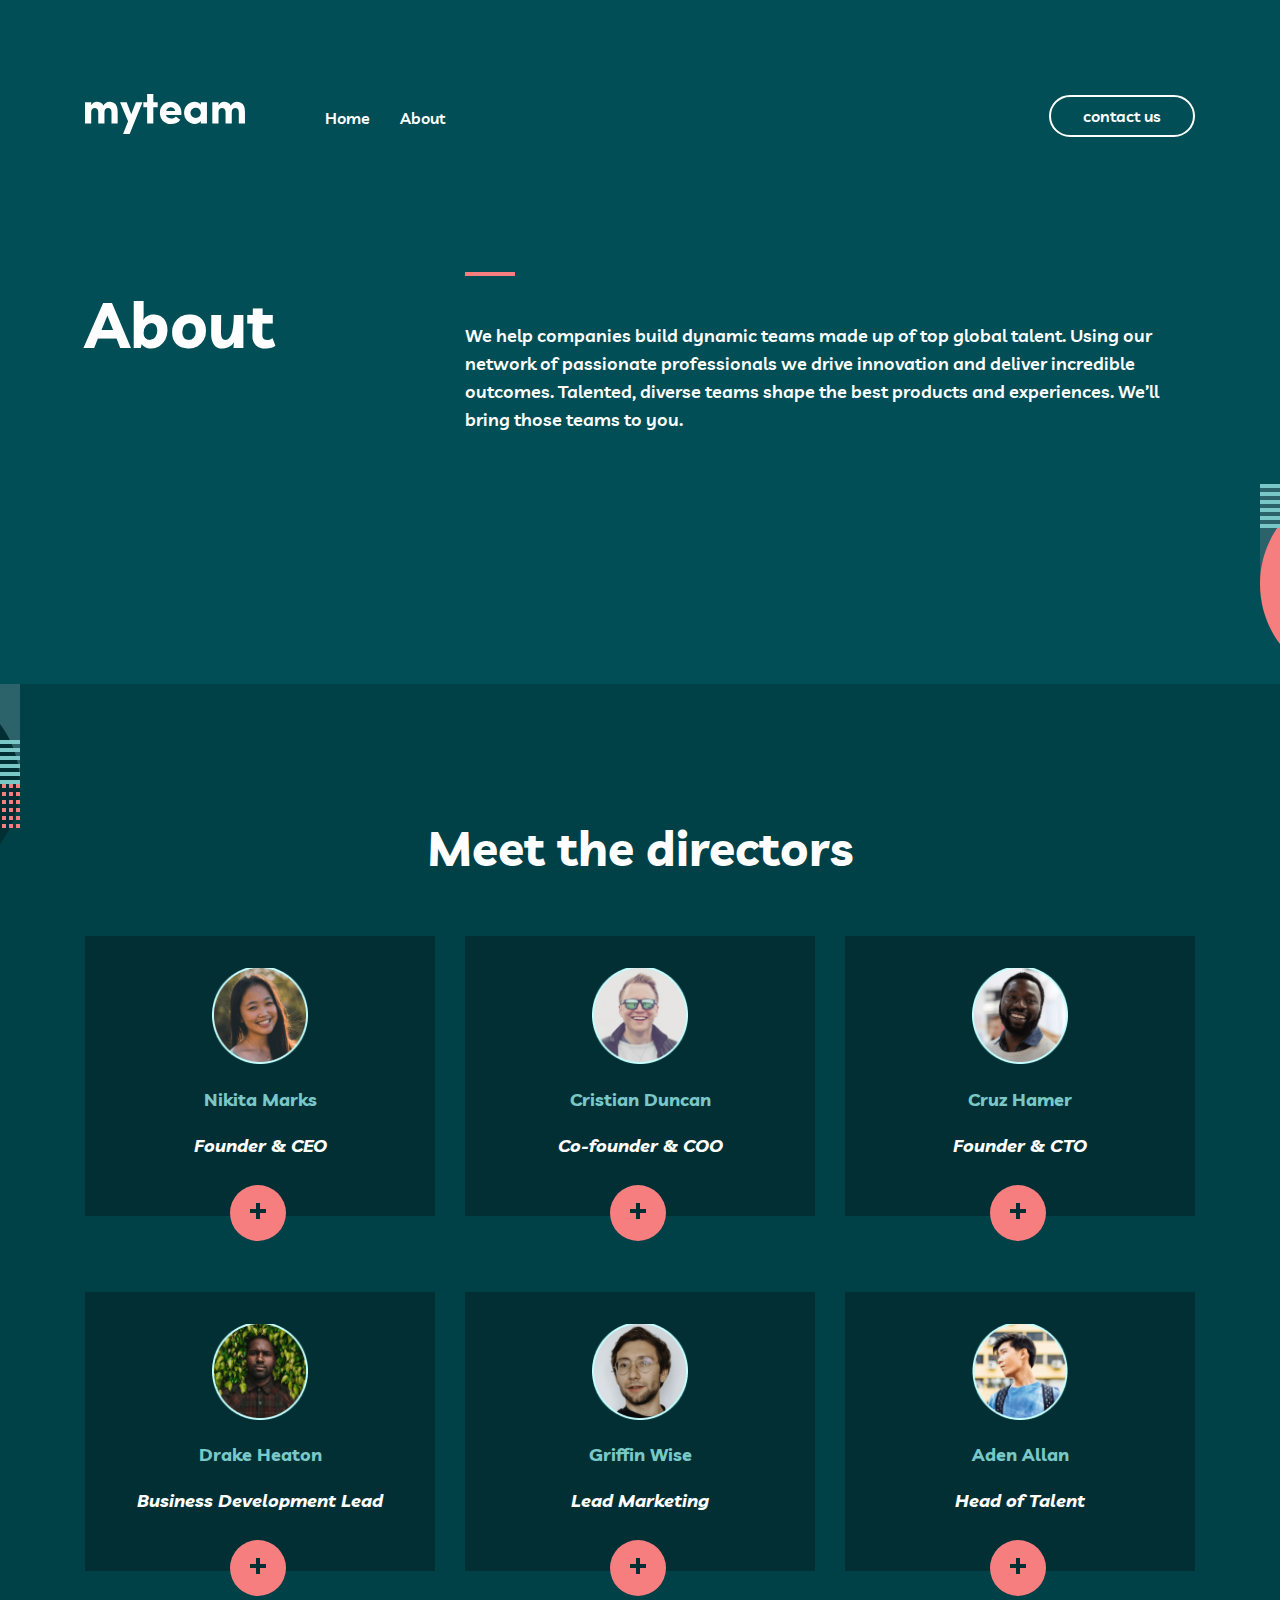
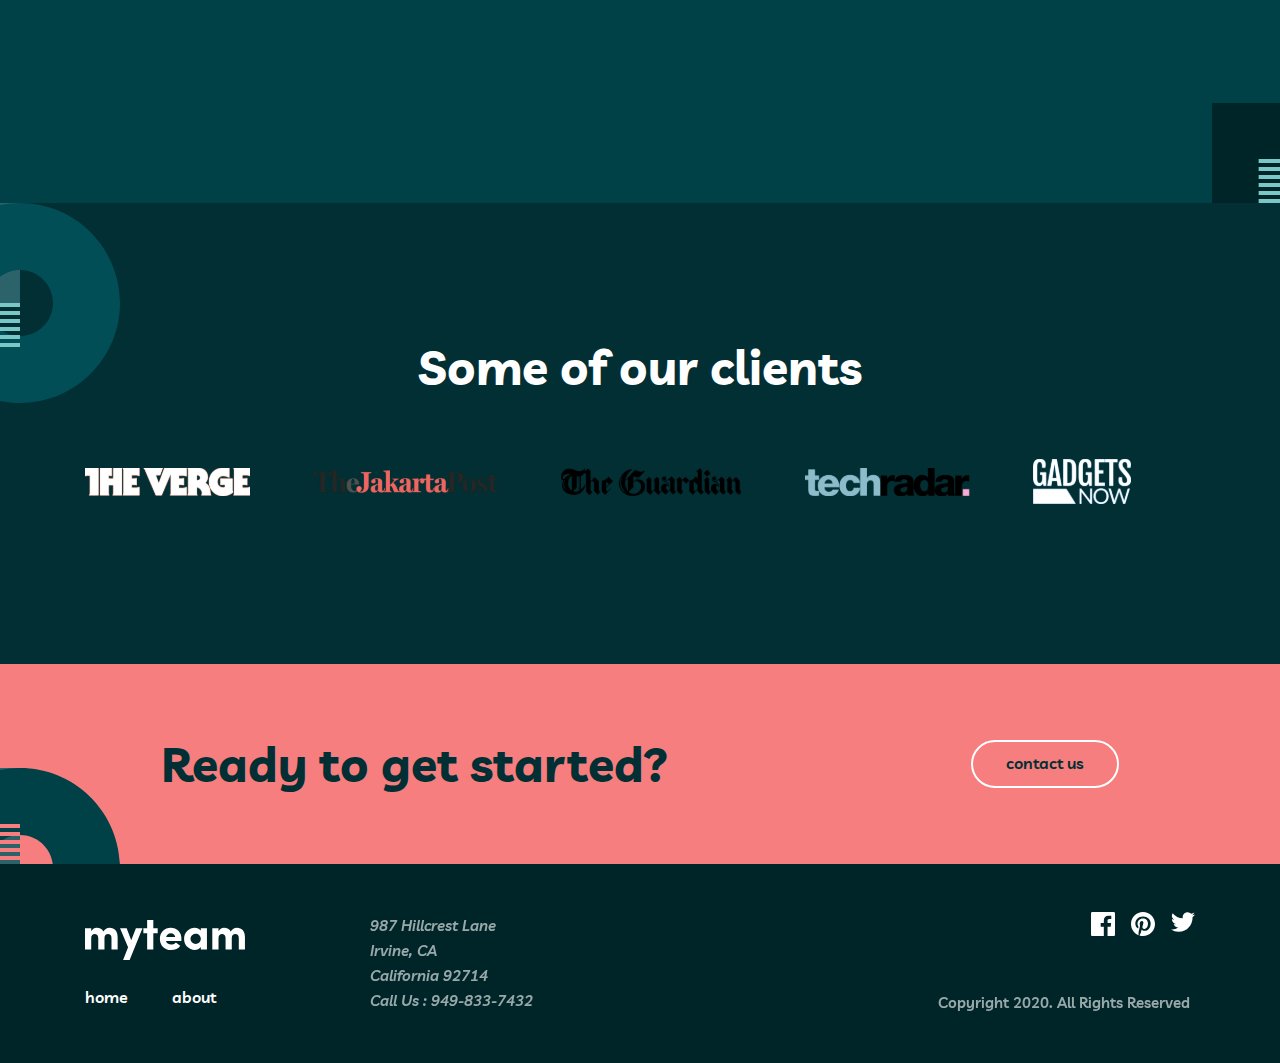
==== commit 1ffca9f8: "Add client pics" ====
--- a/about.html
+++ b/about.html
@@ -27,7 +27,7 @@
           <a class="sitenav__link" href="index.html">Home</a>
         </li>
         <li class="sitenav__list-item">
-          <a class="sitenav__link" href="index.html">About</a>
+          <a class="sitenav__link" href="about.html">About</a>
         </li>
       </ul>
     </nav>
@@ -126,23 +126,23 @@
 
         <ul class="client__list">
           <li class="client__item">
-            <img class="client__img" src="img/the-verge.svg" alt="The Verge" width="165" height="68">
-          </li>
-
-          <li class="client__item">
-            <img class="client__img" src="img/the-verge.svg" alt="The Verge" width="165" height="68">
-          </li>
-
-          <li class="client__item">
-            <img class="client__img" src="img/the-verge.svg" alt="The Verge" width="165" height="68">
-          </li>
-
-          <li class="client__item">
-            <img class="client__img" src="img/the-verge.svg" alt="The Verge" width="165" height="68">
-          </li>
-
-          <li class="client__item">
-            <img class="client__img" src="img/the-verge.svg" alt="The Verge" width="165" height="68">
+            <img class="client__img" src="img/verge.svg" alt="The Verge" width="165" height="28">
+          </li>
+
+          <li class="client__item">
+            <img class="client__img" src="img/jakarta.svg" alt="The Verge" width="184" height="23">
+          </li>
+
+          <li class="client__item">
+            <img class="client__img" src="img/guardion.svg" alt="The Verge" width="180" height="28">
+          </li>
+
+          <li class="client__item">
+            <img class="client__img" src="img/techradar.svg" alt="The Verge" width="165" height="28">
+          </li>
+
+          <li class="client__item">
+            <img class="client__img" src="img/gadgets-now.svg" alt="The Verge" width="98" height="45">
           </li>
         </ul>
       </div>
--- a/css/styles.css
+++ b/css/styles.css
@@ -502,6 +502,7 @@
 .client__list {
   display: flex;
   align-items: center;
+  align-items: center;
   padding-left: 0;
   list-style: none;
 }
@@ -509,4 +510,5 @@
   flex-grow: 1;
 }
 .client__img {
-}
+  display: inline;
+}
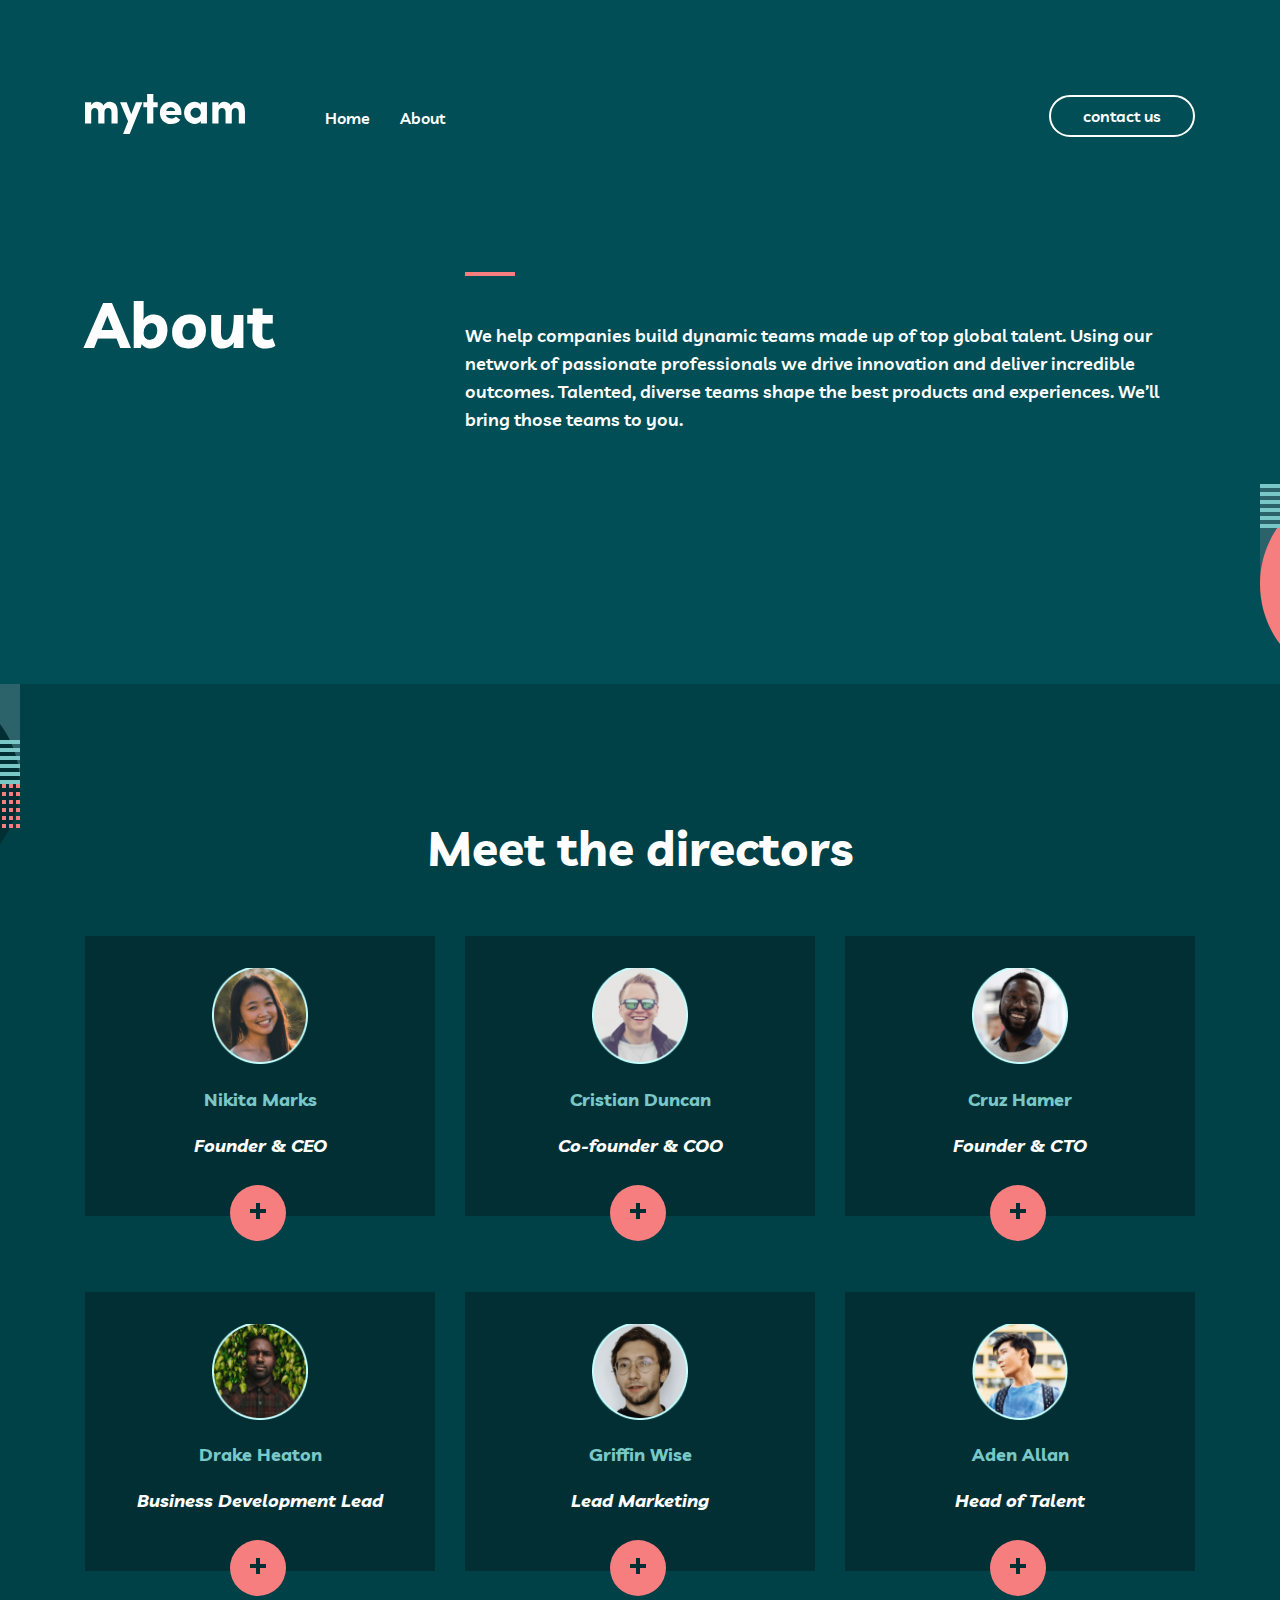
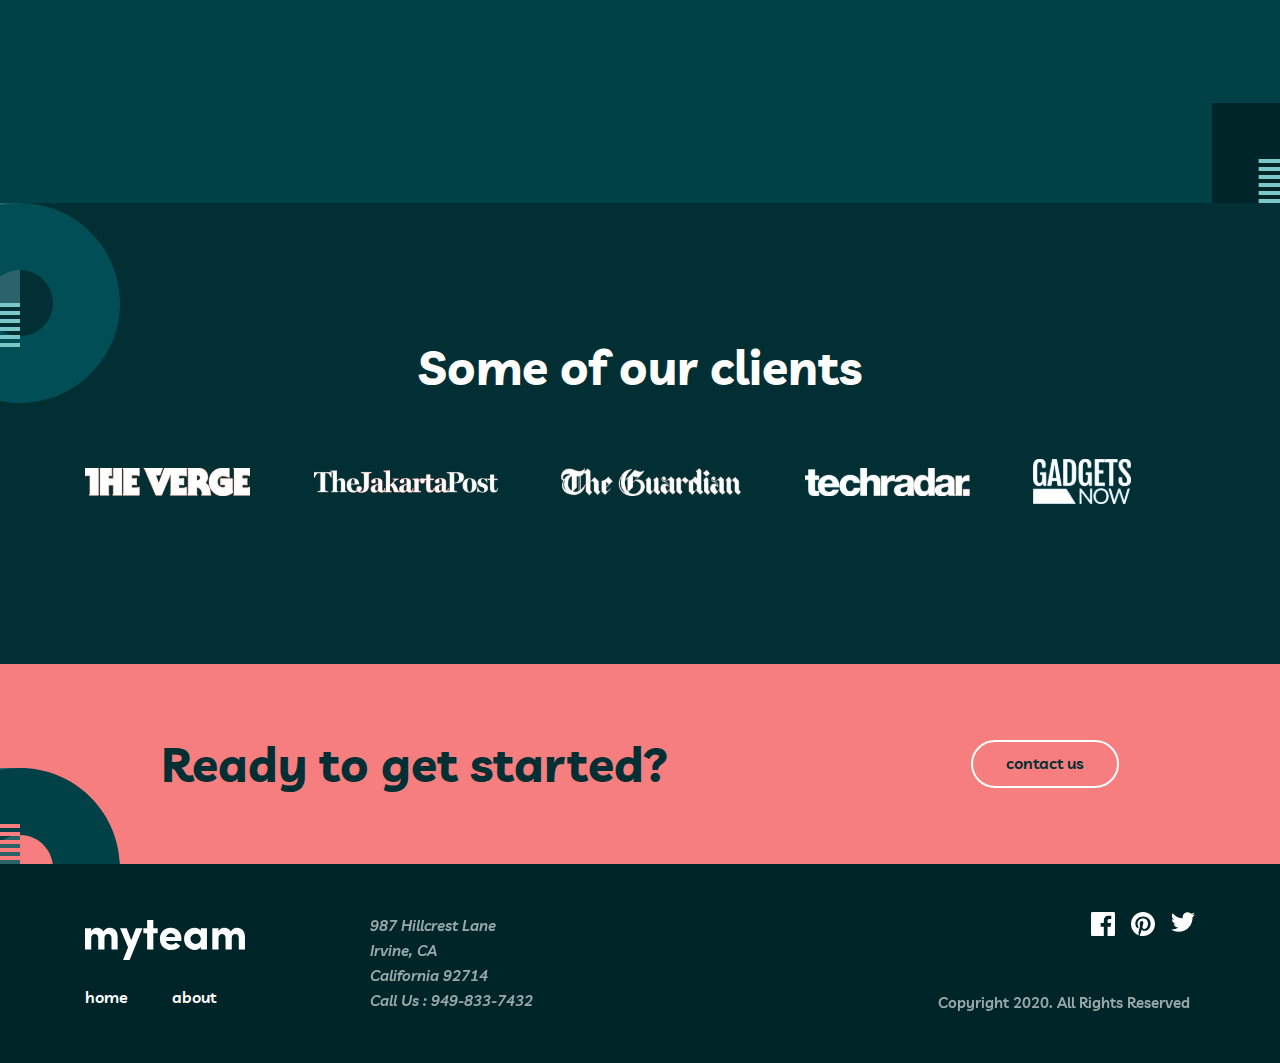
==== commit 20be34e7: "Add client imgs" ====
--- a/about.html
+++ b/about.html
@@ -126,23 +126,23 @@
 
         <ul class="client__list">
           <li class="client__item">
-            <img class="client__img" src="img/verge.svg" alt="The Verge" width="165" height="28">
-          </li>
-
-          <li class="client__item">
-            <img class="client__img" src="img/jakarta.svg" alt="The Verge" width="184" height="23">
-          </li>
-
-          <li class="client__item">
-            <img class="client__img" src="img/guardion.svg" alt="The Verge" width="180" height="28">
-          </li>
-
-          <li class="client__item">
-            <img class="client__img" src="img/techradar.svg" alt="The Verge" width="165" height="28">
-          </li>
-
-          <li class="client__item">
-            <img class="client__img" src="img/gadgets-now.svg" alt="The Verge" width="98" height="45">
+            <img class="client__img" src="img/logo-the-verge.svg" alt="The Verge" width="165" height="28">
+          </li>
+
+          <li class="client__item">
+            <img class="client__img" src="img/logo-thejakartapost.svg" alt="The Verge" width="184" height="23">
+          </li>
+
+          <li class="client__item">
+            <img class="client__img" src="img/logo-the-guardian.svg" alt="The Verge" width="180" height="28">
+          </li>
+
+          <li class="client__item">
+            <img class="client__img" src="img/logo-techradar.svg" alt="The Verge" width="165" height="28">
+          </li>
+
+          <li class="client__item">
+            <img class="client__img" src="img/logo-gadgets-now.svg" alt="The Verge" width="98" height="45">
           </li>
         </ul>
       </div>
